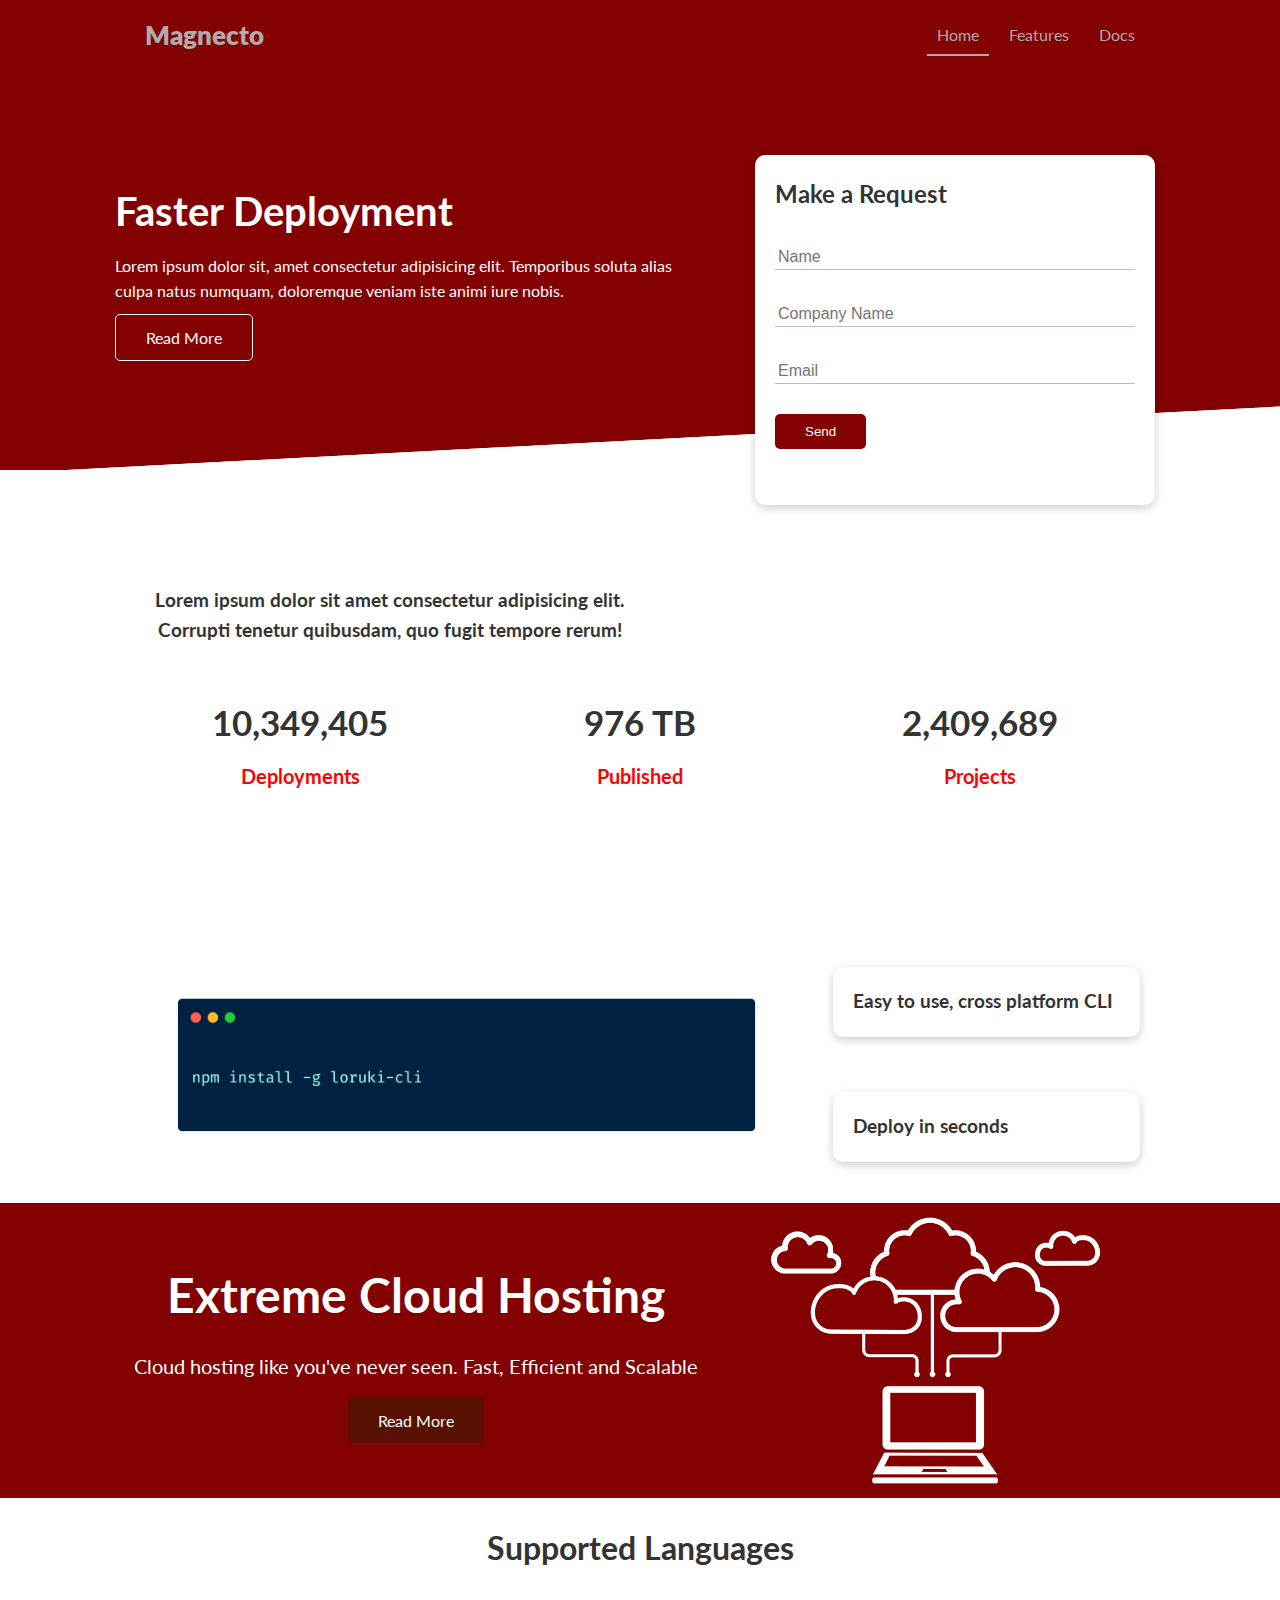
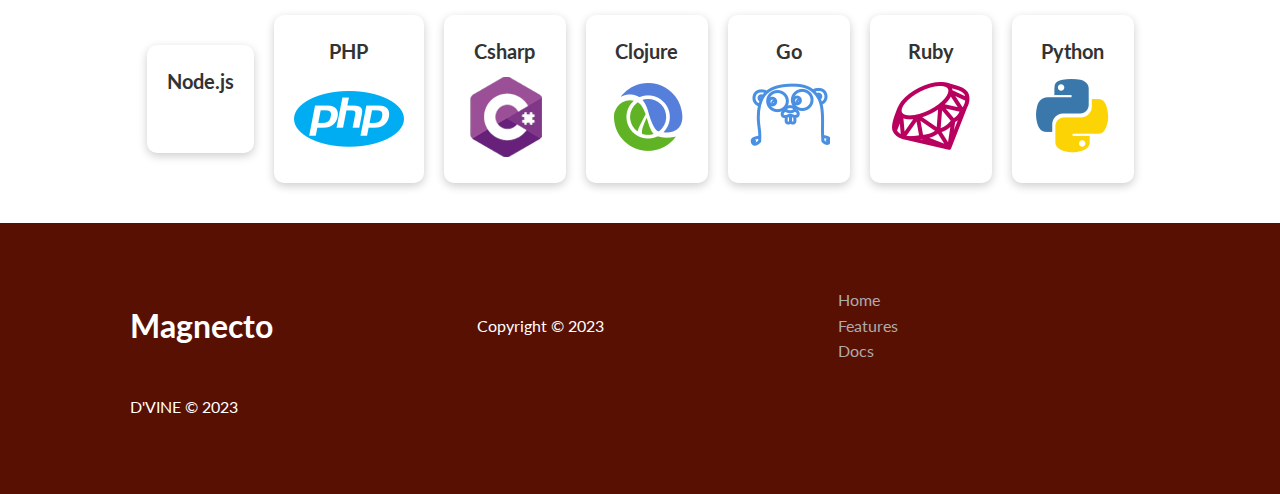
==== index.html @ 3ba8c96b "Add files via upload" ====
<!DOCTYPE html>
<html lang="en">
  <head>
    <meta charset="UTF-8" />
    <meta http-equiv="X-UA-Compatible" content="IE=edge" />
    <meta name="viewport" content="width=device-width, initial-scale=1.0" />
    <link
      rel="stylesheet"
      href="https://cdnjs.cloudflare.com/ajax/libs/font-awesome/6.4.0/css/all.min.css"
      integrity="sha512-iecdLmaskl7CVkqkXNQ/ZH/XLlvWZOJyj7Yy7tcenmpD1ypASozpmT/E0iPtmFIB46ZmdtAc9eNBvH0H/ZpiBw=="
      crossorigin="anonymous"
      referrerpolicy="no-referrer"
    />
    <title>Document</title>
    <link rel="stylesheet" href="css/style.css" />
    <link rel="stylesheet" href="css/utilities.css" />
    <title>Magnecto</title>
  </head>

  <body>
    <div class="nav">
      <div class="container flex">
        <a href="index.html" class="logo">Magnecto</a>
        <nav>
          <ul>
            <li><a href="index.html" class="active">Home</a></li>
            <li><a href="features.html">Features</a></li>
            <li><a href="docs.html">Docs</a></li>
          </ul>
        </nav>
      </div>
    </div>

    <section class="showcase">
      <div class="container grid">
        <div class="showcase-text">
          <h1>Faster Deployment</h1>
          <p>
            Lorem ipsum dolor sit, amet consectetur adipisicing elit. Temporibus
            soluta alias culpa natus numquam, doloremque veniam iste animi iure
            nobis.
          </p>
          <a href="features.html" class="btn btn-outline">Read More</a>
        </div>

        <div class="showcase-form card">
          <h2>Make a Request</h2>

          <form>
            <div class="form-control">
              <input type="text" name="Name" placeholder="Name" required />
            </div>
            <div class="form-control">
              <input
                type="text"
                name="company"
                placeholder="Company Name"
                required
              />
            </div>
            <div class="form-control">
              <input type="email" name="email" placeholder="Email" required />
            </div>
            <input type="submit" value="Send" class="btn btn-primary" />
          </form>
        </div>
      </div>
    </section>

    <section class="stats">
      <div class="container">
        <h3 class="stats-heading text-center my-1">
          Lorem ipsum dolor sit amet consectetur adipisicing elit. Corrupti
          tenetur quibusdam, quo fugit tempore rerum!
        </h3>

        <div class="grid grid-3 text-center my-4">
          <div>
            <i class="fas fa-server fa-3x"></i>
            <h3>10,349,405</h3>
            <p class="text-secondary">Deployments</p>
          </div>
          <div>
            <i class="fas fa-upload fa-3x"></i>
            <h3>976 TB</h3>
            <p class="text-secondary">Published</p>
          </div>
          <div>
            <i class="fas fa-project-diagram fa-3x"></i>
            <h3>2,409,689</h3>
            <p class="text-secondary">Projects</p>
          </div>
        </div>
      </div>
    </section>

    <section class="cli">
      <div class="container grid">
        <img src="images/cli (1).png" alt="" />

        <div class="card">
          <h3>Easy to use, cross platform CLI</h3>
        </div>
        <div class="card">
          <h3>Deploy in seconds</h3>
        </div>
      </div>
    </section>

    <section class="cloud bg-primary my-2 py-2">
      <div class="container grid">
        <div class="text-center">
          <h2 class="lg">Extreme Cloud Hosting</h2>
          <p class="lead my-1">
            Cloud hosting like you've never seen. Fast, Efficient and Scalable
          </p>
          <a href="features.html" class="btn btn-dark">Read More</a>
        </div>
        <img src="images/cloud.png" alt="" />
      </div>
    </section>

    <section class="languages">
      <h2 class="md text-center my-2">Supported Languages</h2>
      <div class="container flex">
        <div class="card">
          <h4>Node.js</h4>
          <img src="images/logo/node copy.png.png" alt="" />
        </div>
        <div class="card">
          <h4>PHP</h4>
          <img src="images/logo/php.png" alt="" />
        </div>
        <div class="card">
          <h4>Csharp</h4>
          <img src="images/logo/csharp.png" alt="" />
        </div>
        <div class="card">
          <h4>Clojure</h4>
          <img src="images/logo/clojure.png" alt="" />
        </div>
        <div class="card">
          <h4>Go</h4>
          <img src="images/logo/go.png" alt="" />
        </div>
        <div class="card">
          <h4>Ruby</h4>
          <img src="images/logo/ruby.png" alt="" />
        </div>
        <div class="card">
          <h4>Python</h4>
          <img src="images/logo/python.png" alt="" />
        </div>
      </div>
    </section>

    <footer class="footer bg-dark py-5">
      <div class="container grid grid-3">
        <h1>Magnecto</h1>

        <p>Copyright &copy; 2023</p>
        <nav>
          <ul>
            <li><a href="index.html">Home</a></li>
            <li><a href="features.html">Features</a></li>
            <li><a href="docs.html">Docs</a></li>
          </ul>
        </nav>
        <p>D'VINE &copy; 2023</p>

        <div class="social">
          <a href="#"><i class="fab fa-github fa-2x"></i></a>
          <a href="#"><i class="fab fa-facebook fa-2x"></i></a>
          <a href="#"><i class="fab fa-instagram fa-2x"></i></a>
          <a href="#"><i class="fab fa-twitter fa-2x"></i></a>
        </div>
      </div>
    </footer>
  </body>
</html>
---- css/style.css ----
@import url('https://fonts.googleapis.com/css2?family=Lato:wght@300&family=Poppins:wght@300;700&display=swap');
* {
  box-sizing: border-box;
  padding: 0;
  margin: 0;
}

:root {
  --primary-color: #830101;
  --secondary-color: #f90303;
  --dark-color: #581003;
  --light-color: #f4f4f4;
  --success-color: #137813;
  --error-color: #d9534f;
}

body {
  font-family: 'Lato', sans-serif;
  color: #333;
  line-height: 1.6;
}

ul {
  list-style-type: none;
}

a {
  text-decoration: none;
  color: #333;
}

h1 h2 {
  font-weight: 300;
  line-height: 1.3;
  margin: 10px 0;
}

.logo {
  font-size: 1.6em;
  font-weight: 800;
}

p {
  margin: 10px 0;
}

img {
  width: 100%;
}

code,
pre {
  background-color: #333;
  color: #fff;
  padding: 10px;
}

.nav {
  background-color: var(--primary-color);
  color: #fff;
  height: 70px;
}

.nav ul {
  display: flex;
}

.nav a {
  color: #afabab;
  padding: 10px;
  margin: 0 5px;
}
.footer nav ul li a {
  color: #afabab;
  padding: 10px;
  margin: 0 5px;
}

.footer nav ul li a:hover {
  color: #fff;
}

.nav a:hover {
  color: #fff;
}

.nav ul li a.active {
  border-bottom: 2px #afabab solid;
}


.nav .flex {
  justify-content: space-between;
}

.showcase {
  height: 400px;
  background-color: var(--primary-color);
  color: #fff;
  position: relative;
}

.showcase h1 {
  font-size: 40px;
}

.showcase p1 {
  margin: 20px 0;
}

.showcase .grid {
  overflow: visible;
  grid-template-columns: 55% 45%;
  gap: 30px;
}

.showcase-text {
  animation: slideInFromLeft 1s ease-in;
}

.showcase-form {
  position: relative;
  top: 60px;
  height: 350px;
  width: 400px;
  padding: 40px;
  z-index: 100;
  justify-self: flex-end;
  animation: slideInFromRight 1s ease-in;
}

.showcase-form .form-control {
  margin: 30px 0;
}

.showcase-form input[type='text'],
.showcase-form input[type='email'] {
  border: 0;
  border-bottom: 1px solid #b4becb;
  width: 100%;
  padding: 3px;
  font-size: 16px;
}

.showcase-form input:focus {
  outline: none;
}

.showcase::before,
.showcase::after {
  content: '';
  position: absolute;
  height: 100px;
  bottom: -70px;
  right: 0;
  left: 0;
  background: #fff;
  transform: skewY(-3deg);
  -ms-transform: skewY(-3deg);
  -moz-transform: skewY(-3deg);
  -webkit-transform: skewY(-3deg);
}

.stats {
  padding: 100px;
  animation: slideInFromBottom 1s ease-in;
}

.stats-heading {
  max-width: 500px;
  margin: auto;
}

.stats .grid h3 {
  font-size: 35px;
}

.stats .grid p {
  font-size: 20px;
  font-weight: bold;
}

.cli .grid {
  grid-template-columns: repeat(3, 1fr);
  grid-template-rows: repeat(2, 1fr);
}

.cli .grid > *:first-child {
  grid-column: 1 / span 2;
  grid-row: 1 / span 2;
}

.cloud .grid {
  grid-template-columns: 4fr 3fr;
}
.languages .flex {
  flex-wrap: wrap;
}

.languages .card {
  text-align: center;
  margin: 18px 10px 40px;
  transition: transform 0.2s ease-in;
}

.languages .card h4 {
  font-size: 20px;
  margin-bottom: 10px;
}

.languages .card:hover {
  transform: translateY(-15px);
}

.features-main .card > i {
  margin-right: 20px;
}

.features-head img,
.docs-head img {
  width: 200px;
  justify-self: flex-end;
}

.features-sub-head img {
  width: 300px;
  justify-self: flex-end;
}

.features-main .grid {
  padding: 30px;
}

.features-main .grid > *:first-child {
  grid-column: 1 / span 3;
}
.features-main .grid > *:nth-child(2) {
  grid-column: 1 / span 2;
}

.docs-main h3 {
  margin: 20px 0;
}
.docs-main .grid {
  grid-template-columns: 1fr 2fr;
  align-items: flex-start;
}

.docs-main nav li {
  font-size: 17px;
  padding-bottom: 5px;
  margin-bottom: 5px;
  border-bottom: 1px #ccc solid;
}

.docs-main a:hover {
  font-weight: bold;
}

.footer .social a {
  margin: 0 10px;
}

@keyframes slideInFromLeft {
  0% {
    transform: translateX(-100%);
  }
  100% {
    transform: translateX(0);
  }
}

@keyframes slideInFromRight {
  0% {
    transform: translateX(100%);
  }
  100% {
    transform: translateX(0);
  }
}

@keyframes slideInFromTop {
  0% {
    transform: translateY(-100%);
  }
  100% {
    transform: translateX(0);
  }
}

@keyframes slideInFromBottom {
  0% {
    transform: translateY(100%);
  }
  100% {
    transform: translateX(0);
  }
}

@media (max-width: 768px) {
  .grid,
  .showcase .grid,
  .stats .grid,
  .cli .grid,
  .cloud .grid,
  .features-main .grid,
  .docs-main .grid,
  .features-head .grid,
  .features-sub-head .grid,
  .docs-head .grid {
    grid-template-columns: 1fr;
    grid-template-rows: 1fr;
  }

  .showcase {
    height: auto;
  }

  .showcase-text {
    text-align: center;
    margin-top: 40px;
  }

  .showcase-form {
    justify-self: center;
    margin: auto;
  }

  .cli .grid > *:first-child {
    grid-column: 1;
    grid-row: 1;
  }

  .features-head,
  .features-sub-head,
  .docs-head {
    text-align: center;
  }
  .features-head img,
  .features-sub-head img,
  .docs-head img {
    justify-self: center;
  }

  .features-main .grid > *:first-child,
  .features-main .grid > *:nth-child(2) {
    grid-column: 1;
  }
}

@media (max-width: 550px) {
  .nav {
    height: 110px;
  }

  .nav .flex {
    flex-direction: column;
  }

  .nav ul {
    padding: 10px;
    background-color: rgba(0, 0, 0, 0.1);
  }
}
---- css/utilities.css ----
.container {
  max-width: 1100px;
  margin: 0 auto;
  overflow: auto;
  padding: 0 40px;
}

.card {
  background-color: #fff;
  color: #333;
  border-radius: 10px;
  box-shadow: 0 3px 10px rgba(0, 0, 0, 0.2);
  padding: 20px;
  margin: 10px;
}

.btn {
  display: inline-block;
  padding: 10px 30px;
  cursor: pointer;
  background-color: var(--primary-color);
  color: #fff;
  border: none;
  border-radius: 5px;
}

.btn-outline {
  background-color: transparent;
  border: 1px #fff solid;
}

.btn:hover {
  transform: scale(0.9);
}

.bg-primary,
.btn-primary {
  background-color: var(--primary-color);
  color: #fff;
}
.bg-secondary,
.btn-secondary {
  background-color: var(--secondary-color);
  color: #fff;
}
.bg-light,
.btn-light {
  background-color: var(--light-color);
  color: #333;
}
.bg-dark,
.btn-dark {
  background-color: var(--dark-color);
  color: #fff;
}

.text-primary {
  color: var(--primary-color);
}
.text-secondary {
  color: var(--secondary-color);
}
.text-light {
  color: var(--light-color);
  color: #333;
}
.text-dark {
  color: var(--dark-color);
}

.bg-primary a,
.btn-primary a,
.bg-secondary a,
.btn-secondary a,
.bg-dark a,
.btn-dark a {
  color: #fff;
}

.lead {
  font-size: 20px;
}

.sm {
  font-size: 1rem;
}
.md {
  font-size: 2rem;
}
.lg {
  font-size: 3rem;
}
.xl {
  font-size: 4rem;
}

.text-center {
  text-align: center;
}

.alert {
  background-color: var(--light-color);
  padding: 10px 20px;
  font-weight: bold;
  margin: 15px 0;
}
.alert i {
  margin-right: 10px;
}

.alert-success {
  background-color: var(--success-color);
  color: #fff;
}
.alert-error {
  background-color: var(--error-color);
  color: #fff;
}

.flex {
  display: flex;
  justify-content: center;
  align-items: center;
  height: 100%;
}

.grid {
  display: grid;
  grid-template-columns: repeat(2, 1fr);
  gap: 20px;
  justify-content: center;
  align-items: center;
  height: 100%;
}

.grid-3 {
  grid-template-columns: repeat(3, 1fr);
}

.my-1 {
  margin: 1rem 0;
}
.my-2 {
  margin: 1.5rem 0;
}
.my-3 {
  margin: 2rem 0;
}
.my-4 {
  margin: 3rem 0;
}
.my-5 {
  margin: 4rem 0;
}

.m-1 {
  margin: 1rem;
}
.m-2 {
  margin: 1.5rem;
}
.m-3 {
  margin: 2rem;
}
.m-4 {
  margin: 3rem;
}
.m-5 {
  margin: 4rem;
}

.py-1 {
  padding: 1rem 0;
}
.mpy-2 {
  padding: 1.5rem 0;
}
.py-3 {
  padding: 2rem 0;
}
.py-4 {
  padding: 3rem 0;
}
.py-5 {
  padding: 4rem 0;
}

.p-1 {
  padding: 1rem;
}
.p-2 {
  padding: 1.5rem;
}
.p-3 {
  padding: 2rem;
}
.p-4 {
  padding: 3rem;
}
.p-5 {
  padding: 4rem;
}
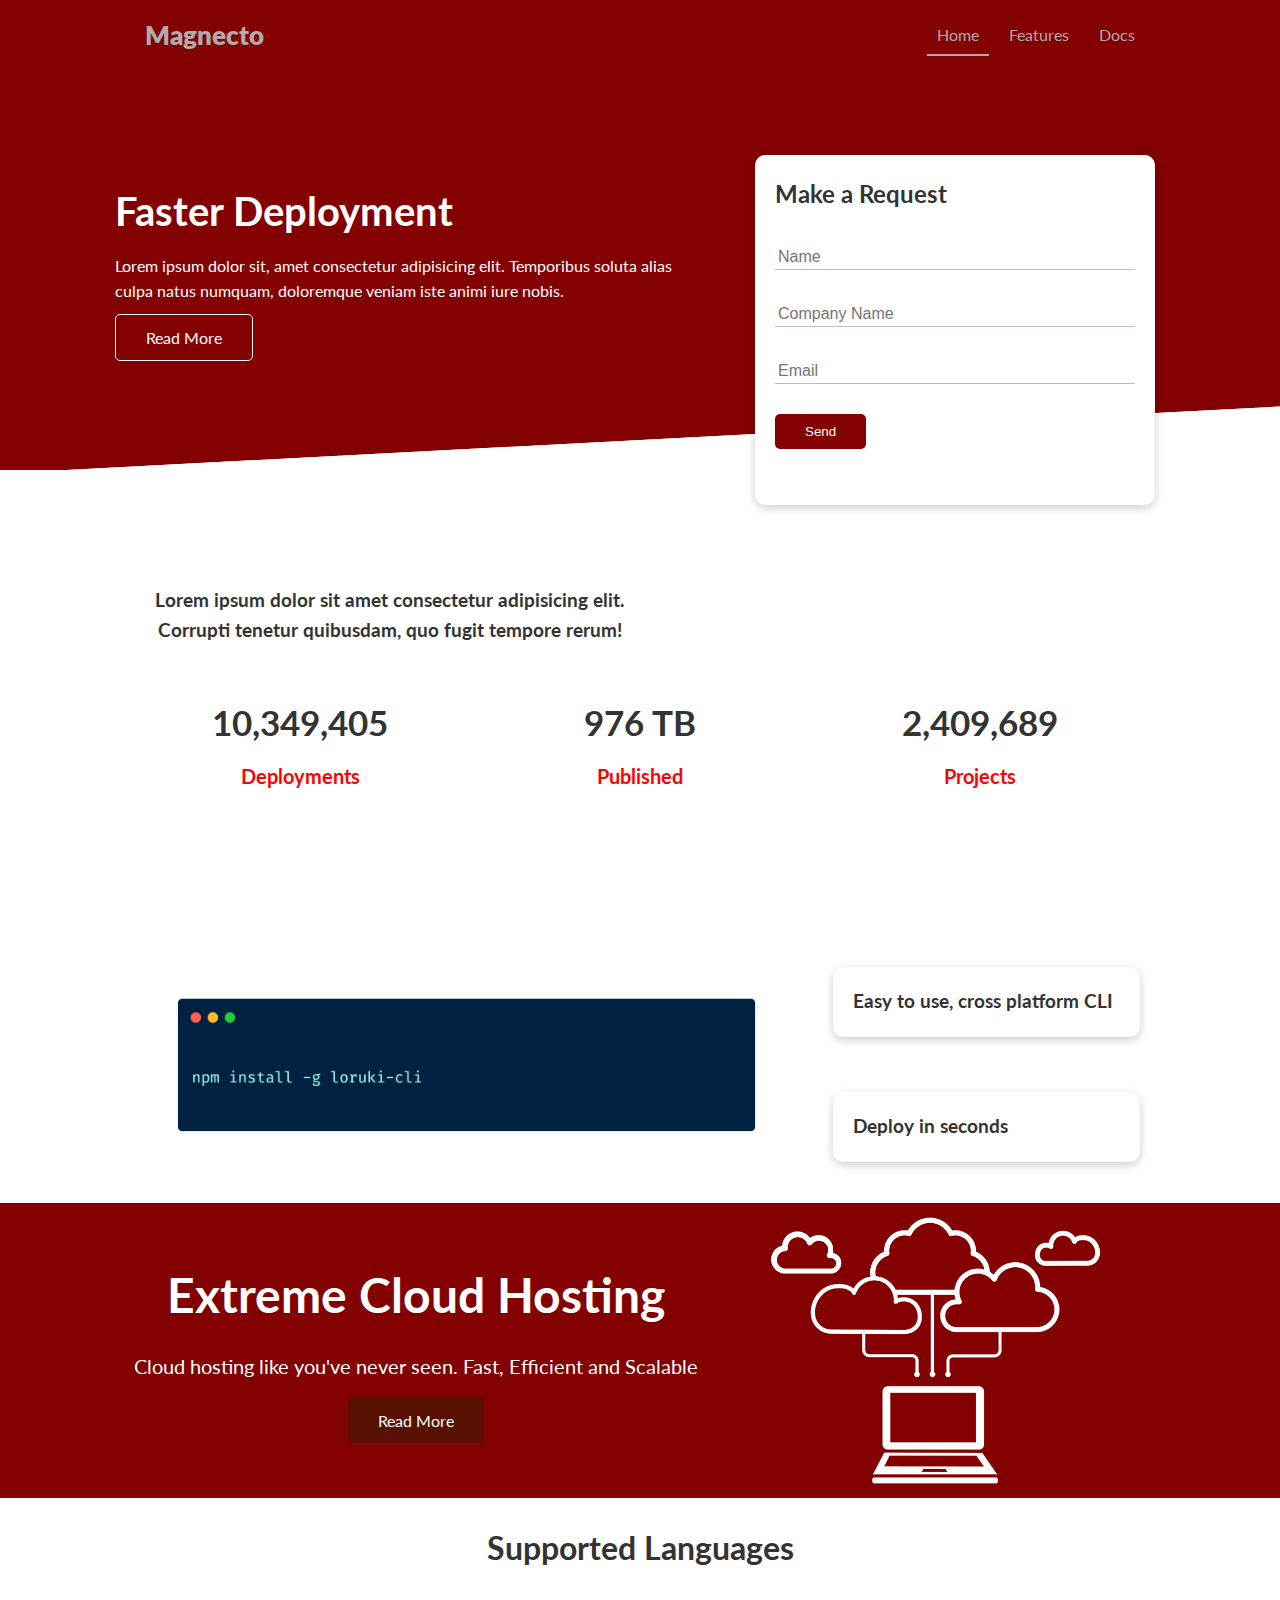
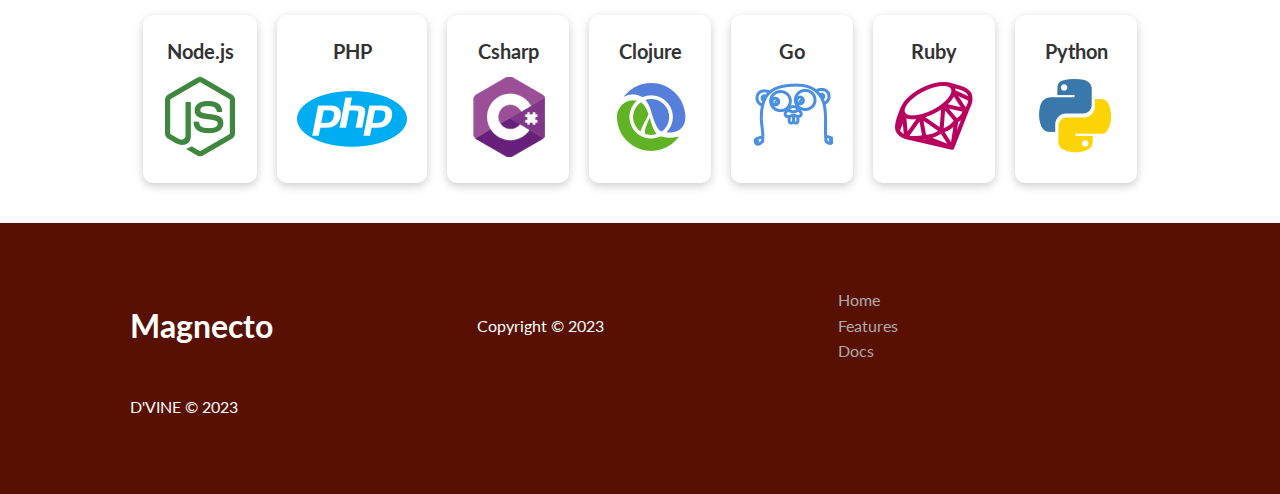
==== commit ac531d9d: "Add files via upload" ====
--- a/index.html
+++ b/index.html
@@ -11,10 +11,9 @@
       crossorigin="anonymous"
       referrerpolicy="no-referrer"
     />
-    <title>Document</title>
+    <title>Magnecto</title>
     <link rel="stylesheet" href="css/style.css" />
     <link rel="stylesheet" href="css/utilities.css" />
-    <title>Magnecto</title>
   </head>
 
   <body>
@@ -125,7 +124,7 @@
       <div class="container flex">
         <div class="card">
           <h4>Node.js</h4>
-          <img src="images/logo/node copy.png.png" alt="" />
+          <img src="images/logo/node copy.png" alt="" />
         </div>
         <div class="card">
           <h4>PHP</h4>
